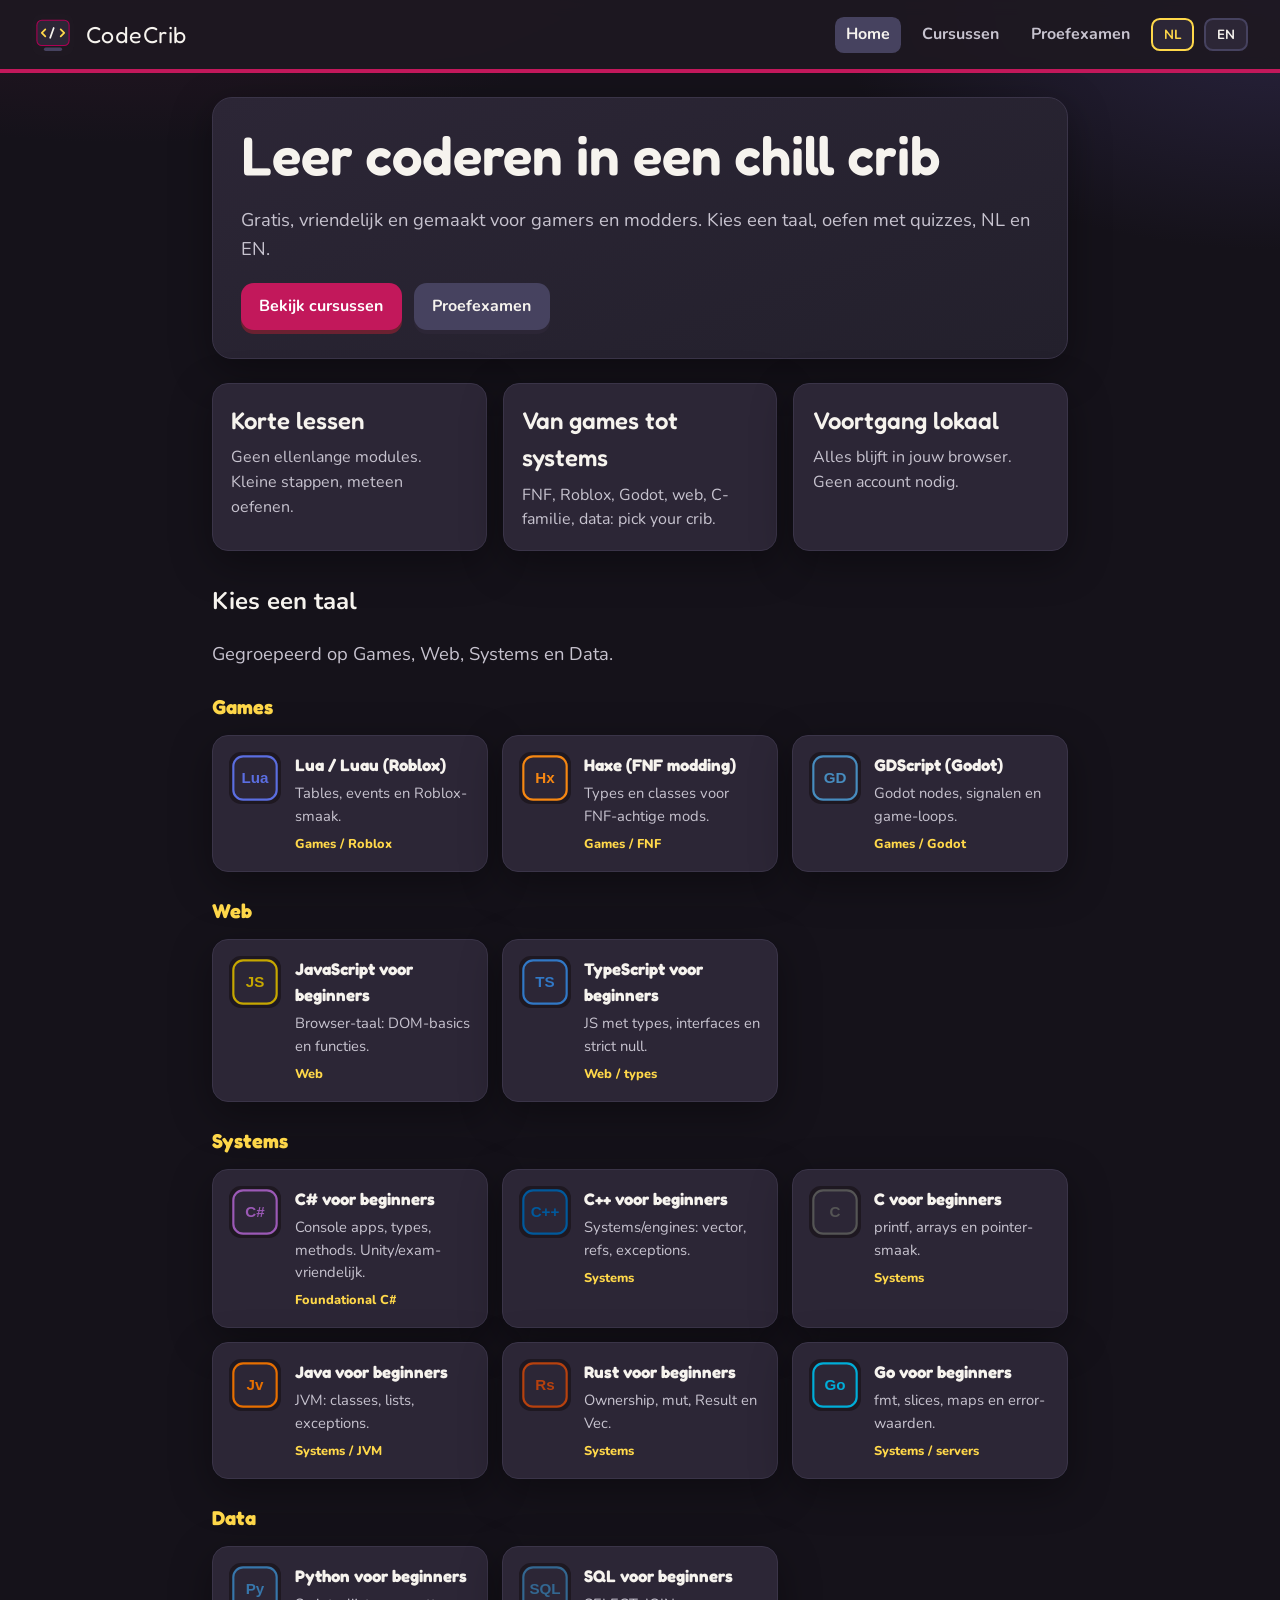
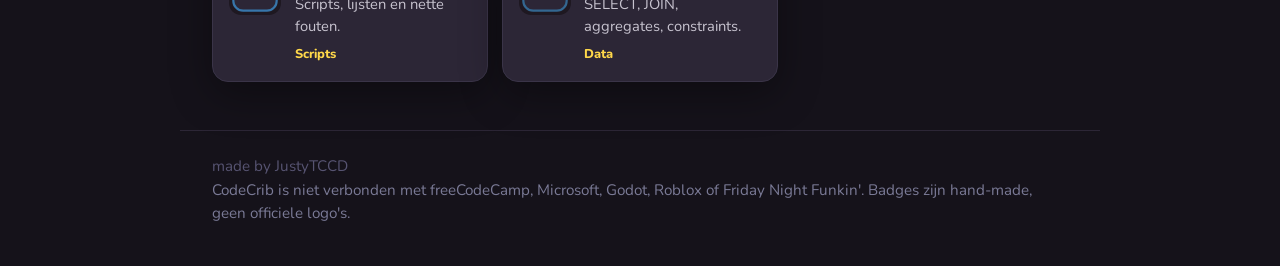
==== index.html @ d47f3686 "CodeCrib v1: 13 courses, quizzes, practice exams" ====
<!DOCTYPE html>
<html lang="nl">
<head>
  <meta charset="UTF-8" />
  <meta name="viewport" content="width=device-width, initial-scale=1" />
  <meta name="theme-color" content="#c2185b" />
  <meta name="description" content="CodeCrib: free friendly coding lessons in many languages. NL and EN." />
  <title>CodeCrib</title>
  <link rel="preconnect" href="https://fonts.googleapis.com" />
  <link rel="preconnect" href="https://fonts.gstatic.com" crossorigin />
  <link href="https://fonts.googleapis.com/css2?family=Fredoka:wght@500;600&family=IBM+Plex+Mono:wght@400;600&family=Nunito:wght@600;700;800&display=swap" rel="stylesheet" />
  <link rel="stylesheet" href="css/style.css" />
  <link rel="icon" href="assets/logo.svg" type="image/svg+xml" />
</head>
<body>
  <header class="site-header">
    <a class="brand" href="index.html"><img src="assets/logo.svg" alt="" /><span data-i18n="brand">CodeCrib</span></a>
    <button type="button" class="menu-toggle" aria-expanded="false" data-i18n="menu">Menu</button>
    <nav class="nav">
      <a href="index.html" data-nav="home" data-i18n="nav_home">Home</a>
      <a href="index.html#courses" data-nav="course" data-i18n="nav_course">Cursussen</a>
      <a href="exam.html" data-nav="exam" data-i18n="nav_exam">Proefexamen</a>
      <button type="button" class="lang-btn" data-lang="nl">NL</button>
      <button type="button" class="lang-btn" data-lang="en">EN</button>
    </nav>
  </header>

  <main>
    <section class="hero">
      <h1 data-i18n="hero_title">Leer coderen in een chill crib</h1>
      <p class="tagline" data-i18n="hero_tag"></p>
      <div class="hero-actions">
        <a class="btn" href="#courses" data-i18n="cta_start">Bekijk cursussen</a>
        <a class="btn secondary" href="exam.html?course=csharp" data-i18n="cta_exam">Proefexamen</a>
      </div>
    </section>
    <section class="grid cards">
      <article class="card"><h2 data-i18n="card1_t"></h2><p data-i18n="card1_p"></p></article>
      <article class="card"><h2 data-i18n="card2_t"></h2><p data-i18n="card2_p"></p></article>
      <article class="card"><h2 data-i18n="card3_t"></h2><p data-i18n="card3_p"></p></article>
    </section>
    <section id="courses" style="margin-top:2rem">
      <h2 data-i18n="pick_title">Kies een taal</h2>
      <p class="tagline" data-i18n="pick_sub"></p>
      <div id="course-groups"></div>
    </section>
  </main>

  <footer class="site-footer">
    <div data-i18n="footer">made by JustyTCCD</div>
    <div class="tiny" data-i18n="footer_note"></div>
  </footer>

  <script src="js/i18n.js"></script>
  <script src="js/courses-registry.js"></script>
  <script src="js/app.js"></script>
  <script>
    function renderPicker() {
      const L = CodeCribI18n.getLang();
      const root = document.getElementById("course-groups");
      root.innerHTML = "";
      CodeCribGroups.forEach((g) => {
        const block = document.createElement("div");
        block.className = "group-block";
        const h = document.createElement("h2");
        h.textContent = g.title[L];
        block.appendChild(h);
        const grid = document.createElement("div");
        grid.className = "lang-grid";
        CodeCribRegistry.filter((c) => c.group === g.id).forEach((c) => {
          const a = document.createElement("a");
          a.className = "lang-card";
          a.href = "course.html?course=" + c.id;
          a.innerHTML = '<img src="' + c.badge + '" alt="" /><div><h3></h3><p></p><div class="flavor"></div></div>';
          a.querySelector("h3").textContent = c.title[L];
          a.querySelector("p").textContent = c.blurb[L];
          a.querySelector(".flavor").textContent = c.flavor[L];
          grid.appendChild(a);
        });
        block.appendChild(grid);
        root.appendChild(block);
      });
    }
    document.addEventListener("DOMContentLoaded", renderPicker);
    document.addEventListener("codecrib:lang", renderPicker);
  </script>
</body>
</html>
---- css/style.css ----
/* CodeCrib - original styles inspired by soft dark hub vibes (not affiliated) */
:root {
  --bar-bg: #1e1821;
  --bg: #15121a;
  --panel: #2c2636;
  --panel-2: #23202c;
  --text: #f6f3ee;
  --text-dim: #c7c3cf;
  --muted: #575472;
  --lavender: #7a7a96;
  --highlight: #46425f;
  --accent: #c2185b;
  --accent-hot: #e83a7a;
  --gold: #ffd84a;
  --ok: #6bcf8e;
  --bad: #ff8c9a;
  --radius: 1rem;
  --shadow: 0 12px 40px rgba(0,0,0,.35);
  --font-ui: "Nunito", "Segoe UI", system-ui, sans-serif;
  --font-title: "Fredoka", "Nunito", sans-serif;
  --font-mono: "IBM Plex Mono", ui-monospace, monospace;
  --max: 920px;
}

* { box-sizing: border-box; }
html { scroll-behavior: smooth; }
body {
  margin: 0;
  min-height: 100vh;
  font-family: var(--font-ui);
  color: var(--text);
  background:
    radial-gradient(1200px 600px at 10% -10%, #3a1a2e 0%, transparent 55%),
    radial-gradient(900px 500px at 100% 0%, #2a2440 0%, transparent 50%),
    var(--bg);
  line-height: 1.55;
}

a { color: var(--gold); text-decoration: none; }
a:hover { color: #ffe48a; }

.site-header {
  position: sticky; top: 0; z-index: 20;
  display: flex; align-items: center; justify-content: space-between; gap: 1rem;
  padding: .85rem clamp(1rem, 3vw, 2rem);
  background: color-mix(in srgb, var(--bar-bg) 92%, transparent);
  border-bottom: 4px solid var(--accent);
  backdrop-filter: blur(8px);
}
.brand { display: flex; align-items: center; gap: .75rem; color: var(--text); font-family: var(--font-title); font-size: 1.45rem; letter-spacing: .02em; }
.brand img { width: 42px; height: 42px; }
.nav { display: flex; align-items: center; gap: .6rem; flex-wrap: wrap; }
.nav a, .lang-btn, .btn {
  font-family: var(--font-ui);
  font-weight: 700;
  border: 0;
  cursor: pointer;
}
.nav a {
  color: var(--text-dim);
  padding: .35rem .7rem;
  border-radius: .55rem;
}
.nav a:hover, .nav a.active { background: var(--highlight); color: var(--text); }
.lang-btn {
  background: var(--panel);
  color: var(--text);
  padding: .35rem .7rem;
  border-radius: .55rem;
  border: 2px solid var(--highlight);
}
.lang-btn[aria-pressed="true"] { border-color: var(--gold); color: var(--gold); }

main { max-width: var(--max); margin: 0 auto; padding: 1.5rem clamp(1rem, 3vw, 2rem) 3rem; }

.hero {
  display: grid; gap: 1.25rem;
  padding: 1.75rem;
  border-radius: calc(var(--radius) + .25rem);
  background: linear-gradient(160deg, var(--panel) 0%, var(--panel-2) 100%);
  box-shadow: var(--shadow);
  border: 1px solid #3a3448;
}
.hero h1 {
  margin: 0;
  font-family: var(--font-title);
  font-weight: 600;
  font-size: clamp(2.1rem, 6vw, 3.4rem);
  line-height: 1.1;
}
.tagline { margin: 0; color: var(--text-dim); font-size: 1.15rem; }
.hero-actions { display: flex; flex-wrap: wrap; gap: .75rem; }

.btn {
  display: inline-flex; align-items: center; justify-content: center; gap: .4rem;
  padding: .7rem 1.15rem;
  border-radius: .8rem;
  background: var(--accent);
  color: #fff;
  box-shadow: 0 4px 0 #6b2131;
}
.btn:hover { background: var(--accent-hot); color: #fff; }
.btn.secondary {
  background: var(--highlight);
  box-shadow: 0 4px 0 #2c2636;
  color: var(--text);
}
.btn.ghost {
  background: transparent;
  box-shadow: none;
  border: 2px solid var(--lavender);
  color: var(--text-dim);
}

.grid { display: grid; gap: 1rem; margin-top: 1.5rem; }
.grid.cards { grid-template-columns: repeat(auto-fit, minmax(220px, 1fr)); }
.card {
  background: var(--panel);
  border: 1px solid #3a3448;
  border-radius: var(--radius);
  padding: 1.1rem 1.15rem;
  box-shadow: var(--shadow);
}
.card h2, .card h3 { margin: 0 0 .4rem; font-family: var(--font-title); font-weight: 550; }
.card p { margin: 0; color: var(--text-dim); }
.pill {
  display: inline-block;
  margin-top: .75rem;
  padding: .2rem .55rem;
  border-radius: 999px;
  background: #3a1a2e;
  color: var(--gold);
  font-size: .85rem;
  font-weight: 800;
}

.progress-bar {
  height: 10px; border-radius: 999px; background: #1a1620; overflow: hidden; margin-top: .8rem;
}
.progress-bar > span {
  display: block; height: 100%; width: 0%;
  background: linear-gradient(90deg, var(--accent), var(--gold));
  transition: width .25s ease;
}

.lesson-list { list-style: none; padding: 0; margin: 1rem 0 0; display: grid; gap: .65rem; }
.lesson-list a {
  display: flex; align-items: center; justify-content: space-between; gap: 1rem;
  padding: .9rem 1rem;
  border-radius: .85rem;
  background: var(--panel);
  border: 1px solid #3a3448;
  color: var(--text);
}
.lesson-list a:hover { border-color: var(--accent); }
.lesson-list .meta { color: var(--lavender); font-size: .9rem; }
.done-dot { color: var(--ok); font-weight: 800; }

.lesson-nav { display: flex; justify-content: space-between; gap: .75rem; flex-wrap: wrap; margin: 1.25rem 0; }
.content h1 { font-family: var(--font-title); margin: 0 0 .75rem; }
.content h2 { font-family: var(--font-title); margin: 1.4rem 0 .5rem; font-size: 1.35rem; }
.content p, .content li { color: var(--text-dim); }
.content ul { padding-left: 1.2rem; }

pre, code { font-family: var(--font-mono); }
pre {
  background: #121018;
  border: 1px solid #3a3448;
  border-left: 4px solid var(--gold);
  border-radius: .75rem;
  padding: 1rem;
  overflow-x: auto;
  color: #e8e4f0;
  font-size: .92rem;
}
code.inline {
  background: #121018;
  padding: .1rem .35rem;
  border-radius: .35rem;
  color: #ffd6dc;
}

.callout {
  margin: 1rem 0;
  padding: .9rem 1rem;
  border-radius: .85rem;
  background: #3a1a2e;
  border: 1px solid var(--accent);
  color: var(--text);
}
.callout strong { color: var(--gold); }

.quiz { margin-top: 1.5rem; display: grid; gap: 1rem; }
.q {
  background: var(--panel);
  border: 1px solid #3a3448;
  border-radius: var(--radius);
  padding: 1rem;
}
.q h3 { margin: 0 0 .75rem; font-size: 1.05rem; }
.opts { display: grid; gap: .45rem; }
.opts button {
  text-align: left;
  font: inherit;
  font-weight: 650;
  padding: .65rem .8rem;
  border-radius: .65rem;
  border: 2px solid var(--highlight);
  background: var(--panel-2);
  color: var(--text);
  cursor: pointer;
}
.opts button:hover { border-color: var(--lavender); }
.opts button.correct { border-color: var(--ok); background: #1e3326; }
.opts button.wrong { border-color: var(--bad); background: #3a1f28; }
.opts button:disabled { cursor: default; opacity: .95; }
.feedback { margin-top: .65rem; color: var(--text-dim); min-height: 1.2em; }
.feedback.ok { color: var(--ok); }
.feedback.bad { color: var(--bad); }

.score-box {
  margin-top: 1.25rem;
  padding: 1.25rem;
  border-radius: var(--radius);
  background: linear-gradient(160deg, #3a1a2e, var(--panel));
  border: 1px solid var(--accent);
  text-align: center;
}
.score-box .big {
  font-family: var(--font-title);
  font-size: 2.4rem;
  color: var(--gold);
}

.site-footer {
  max-width: var(--max);
  margin: 0 auto;
  padding: 1.5rem clamp(1rem, 3vw, 2rem) 2.5rem;
  color: var(--muted);
  font-size: .95rem;
  border-top: 1px solid #2c2636;
}
.site-footer .tiny { color: var(--lavender); }

@media (max-width: 640px) {
  .brand span { font-size: 1.2rem; }
  .hero { padding: 1.2rem; }
}

.menu-toggle {
  display: none;
  background: var(--panel);
  color: var(--text);
  border: 2px solid var(--highlight);
  border-radius: .55rem;
  padding: .35rem .7rem;
  font-weight: 800;
  cursor: pointer;
}
.group-block { margin-top: 1.5rem; }
.group-block h2 {
  font-family: var(--font-title);
  margin: 0 0 .75rem;
  color: var(--gold);
  font-size: 1.25rem;
}
.lang-grid {
  display: grid;
  grid-template-columns: repeat(auto-fill, minmax(220px, 1fr));
  gap: .85rem;
}
.lang-card {
  display: flex;
  gap: .85rem;
  align-items: flex-start;
  padding: 1rem;
  border-radius: var(--radius);
  background: var(--panel);
  border: 1px solid #3a3448;
  color: var(--text);
  box-shadow: var(--shadow);
  transition: border-color .15s ease, transform .15s ease;
}
.lang-card:hover { border-color: var(--accent); transform: translateY(-2px); color: var(--text); }
.lang-card img { width: 52px; height: 52px; flex: none; }
.lang-card h3 { margin: 0 0 .25rem; font-family: var(--font-title); font-size: 1.05rem; }
.lang-card p { margin: 0; color: var(--text-dim); font-size: .92rem; }
.lang-card .flavor { margin-top: .45rem; color: var(--gold); font-size: .8rem; font-weight: 800; }

@media (max-width: 720px) {
  .menu-toggle { display: inline-flex; }
  .site-header { flex-wrap: wrap; }
  .nav {
    display: none;
    width: 100%;
    flex-direction: column;
    align-items: stretch;
    padding-top: .5rem;
  }
  .nav.open { display: flex; }
  .nav a, .lang-btn { width: 100%; text-align: left; }
}
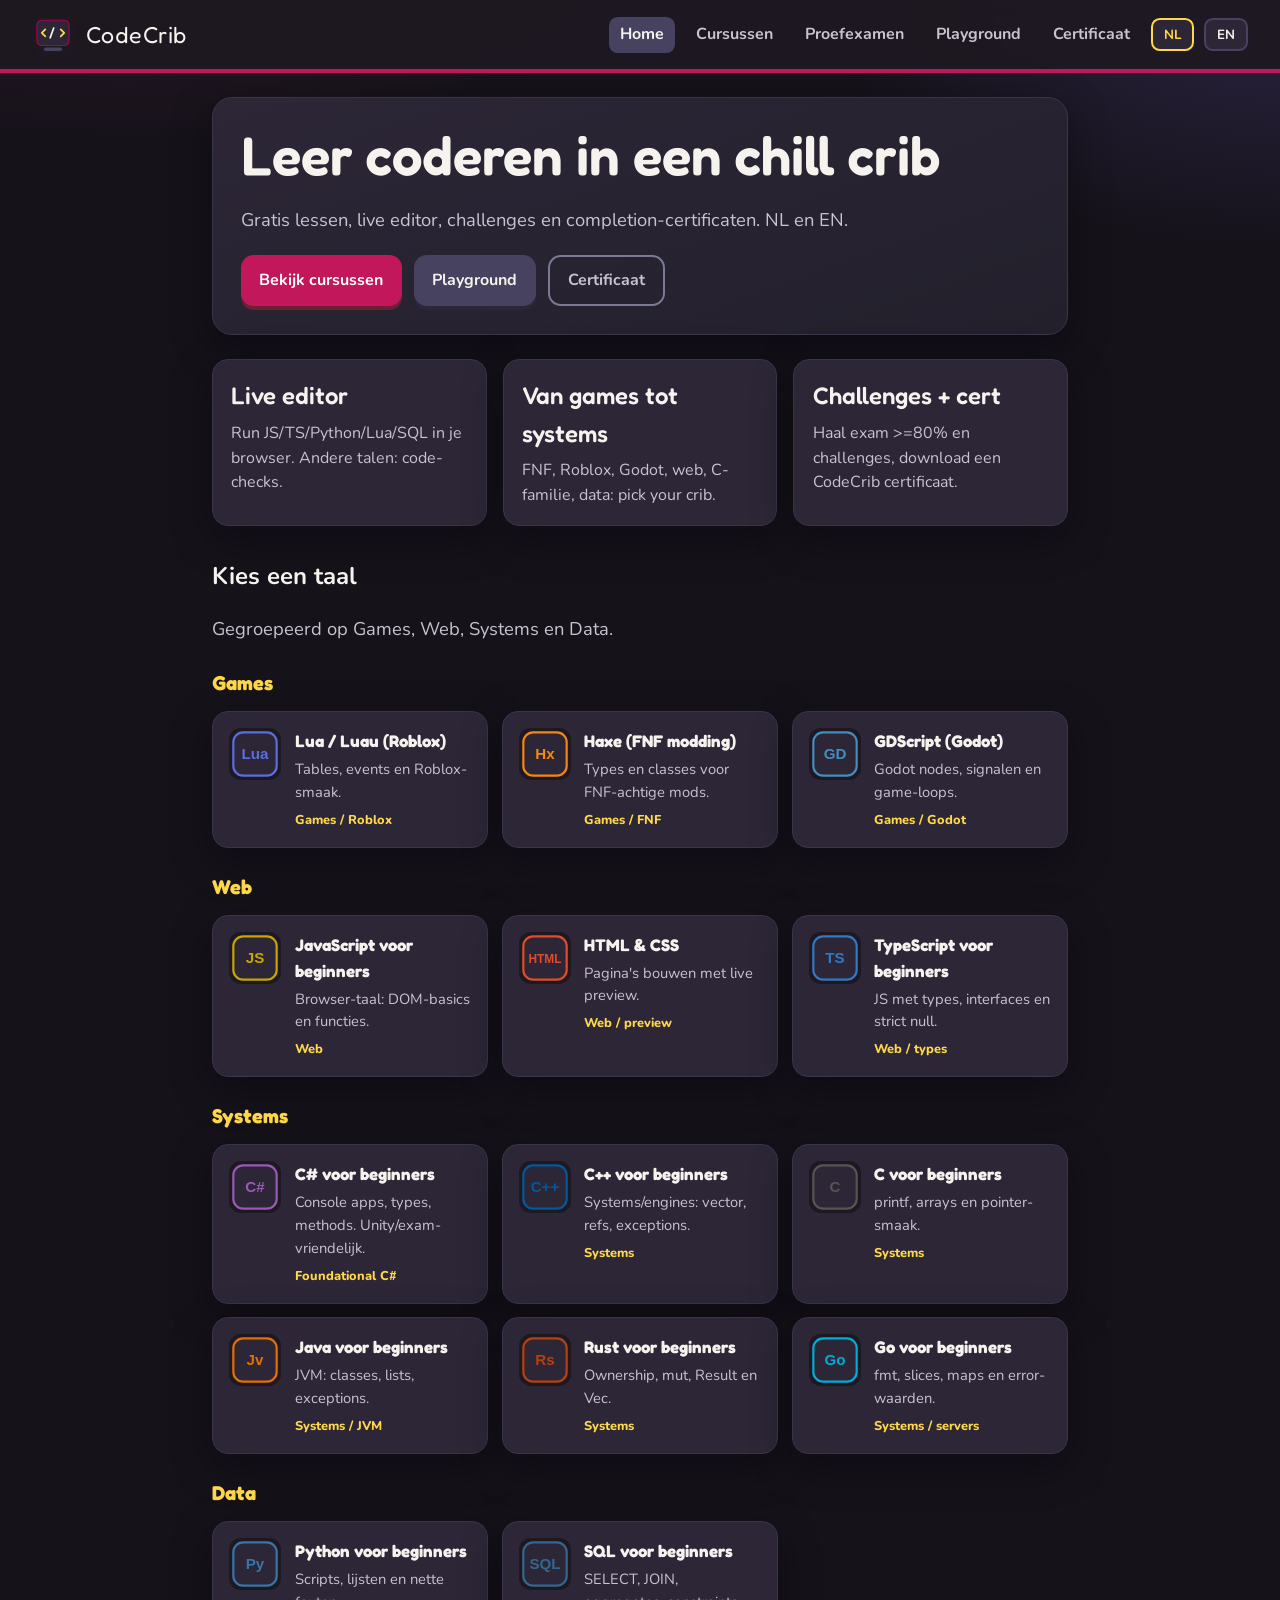
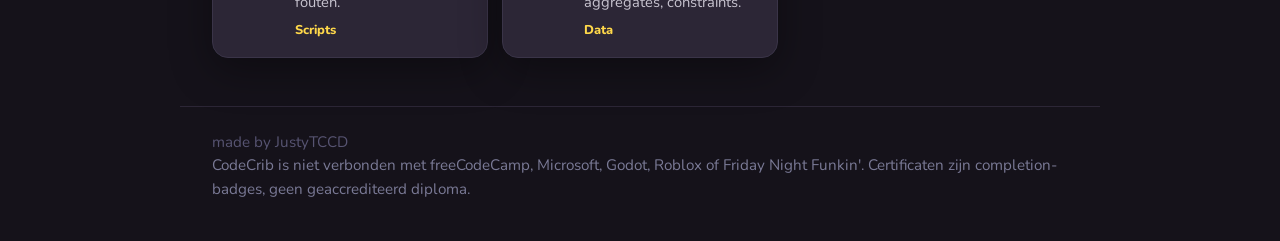
==== commit 925d8f28: "CodeCrib v3: live editor, challenges, HTML/CSS preview, certificates Add in-browser runners for JS/T" ====
--- a/index.html
+++ b/index.html
@@ -4,7 +4,7 @@
   <meta charset="UTF-8" />
   <meta name="viewport" content="width=device-width, initial-scale=1" />
   <meta name="theme-color" content="#c2185b" />
-  <meta name="description" content="CodeCrib: free friendly coding lessons in many languages. NL and EN." />
+  <meta name="description" content="CodeCrib: free coding lessons with live editor, challenges and certificates." />
   <title>CodeCrib</title>
   <link rel="preconnect" href="https://fonts.googleapis.com" />
   <link rel="preconnect" href="https://fonts.gstatic.com" crossorigin />
@@ -20,6 +20,8 @@
       <a href="index.html" data-nav="home" data-i18n="nav_home">Home</a>
       <a href="index.html#courses" data-nav="course" data-i18n="nav_course">Cursussen</a>
       <a href="exam.html" data-nav="exam" data-i18n="nav_exam">Proefexamen</a>
+      <a href="playground.html" data-nav="play" data-i18n="nav_play">Playground</a>
+      <a href="certificate.html" data-nav="cert" data-i18n="nav_cert">Certificaat</a>
       <button type="button" class="lang-btn" data-lang="nl">NL</button>
       <button type="button" class="lang-btn" data-lang="en">EN</button>
     </nav>
@@ -27,11 +29,12 @@
 
   <main>
     <section class="hero">
-      <h1 data-i18n="hero_title">Leer coderen in een chill crib</h1>
+      <h1 data-i18n="hero_title"></h1>
       <p class="tagline" data-i18n="hero_tag"></p>
       <div class="hero-actions">
-        <a class="btn" href="#courses" data-i18n="cta_start">Bekijk cursussen</a>
-        <a class="btn secondary" href="exam.html?course=csharp" data-i18n="cta_exam">Proefexamen</a>
+        <a class="btn" href="#courses" data-i18n="cta_start"></a>
+        <a class="btn secondary" href="playground.html" data-i18n="nav_play"></a>
+        <a class="btn ghost" href="certificate.html" data-i18n="nav_cert"></a>
       </div>
     </section>
     <section class="grid cards">
@@ -40,7 +43,7 @@
       <article class="card"><h2 data-i18n="card3_t"></h2><p data-i18n="card3_p"></p></article>
     </section>
     <section id="courses" style="margin-top:2rem">
-      <h2 data-i18n="pick_title">Kies een taal</h2>
+      <h2 data-i18n="pick_title"></h2>
       <p class="tagline" data-i18n="pick_sub"></p>
       <div id="course-groups"></div>
     </section>
@@ -84,5 +87,4 @@
     document.addEventListener("DOMContentLoaded", renderPicker);
     document.addEventListener("codecrib:lang", renderPicker);
   </script>
-</body>
-</html>
+</body></html>
--- a/css/style.css
+++ b/css/style.css
@@ -300,3 +300,64 @@
   .nav.open { display: flex; }
   .nav a, .lang-btn { width: 100%; text-align: left; }
 }
+
+.cc-editor-host {
+  margin: 1rem 0 1.25rem;
+  border: 1px solid #3a3448;
+  border-radius: var(--radius);
+  background: #121018;
+  overflow: hidden;
+}
+.cc-editor-toolbar {
+  display: flex; flex-wrap: wrap; gap: .5rem; align-items: center;
+  padding: .65rem .75rem;
+  background: #1a1620;
+  border-bottom: 1px solid #3a3448;
+}
+.cc-editor-wrap .CodeMirror {
+  height: 220px;
+  font-family: var(--font-mono);
+  font-size: .9rem;
+  background: #121018;
+}
+.cc-console {
+  margin: 0;
+  padding: .75rem .9rem;
+  min-height: 3rem;
+  max-height: 200px;
+  overflow: auto;
+  background: #0d0b12;
+  border-top: 1px solid #3a3448;
+  color: var(--text-dim);
+  font-size: .88rem;
+  white-space: pre-wrap;
+}
+.cc-console.ok { color: var(--ok); }
+.cc-console.bad { color: var(--bad); }
+.cc-split { display: grid; grid-template-columns: 1fr 1fr; min-height: 280px; }
+.cc-split-left .CodeMirror { height: 280px; }
+.cc-split-right { display: flex; flex-direction: column; border-left: 1px solid #3a3448; background: #fff; }
+.cc-preview-label { padding: .35rem .6rem; background: #1a1620; color: var(--text-dim); font-size: .8rem; font-weight: 800; }
+.cc-preview { flex: 1; width: 100%; border: 0; background: #fff; }
+.challenge-card { margin-top: 1rem; }
+.cert-form { display: grid; gap: .75rem; max-width: 420px; margin: 1rem auto; text-align: left; }
+.cert-form input {
+  padding: .65rem .75rem; border-radius: .65rem; border: 2px solid var(--highlight);
+  background: var(--panel-2); color: var(--text); font: inherit;
+}
+.cert-sheet {
+  width: min(900px, 100%);
+  margin: 1rem auto;
+  padding: 2rem;
+  border-radius: 1rem;
+  border: 4px solid var(--gold);
+  background: linear-gradient(160deg, #2c2636, #1e1821);
+  text-align: center;
+}
+.cert-sheet h1 { font-family: var(--font-title); color: var(--gold); margin: 0 0 .5rem; }
+.cert-sheet .who { font-size: 1.6rem; margin: .8rem 0; }
+.cert-sheet .meta { color: var(--text-dim); font-size: .95rem; word-break: break-all; }
+@media (max-width: 800px) {
+  .cc-split { grid-template-columns: 1fr; }
+  .cc-split-right { border-left: 0; border-top: 1px solid #3a3448; min-height: 200px; }
+}
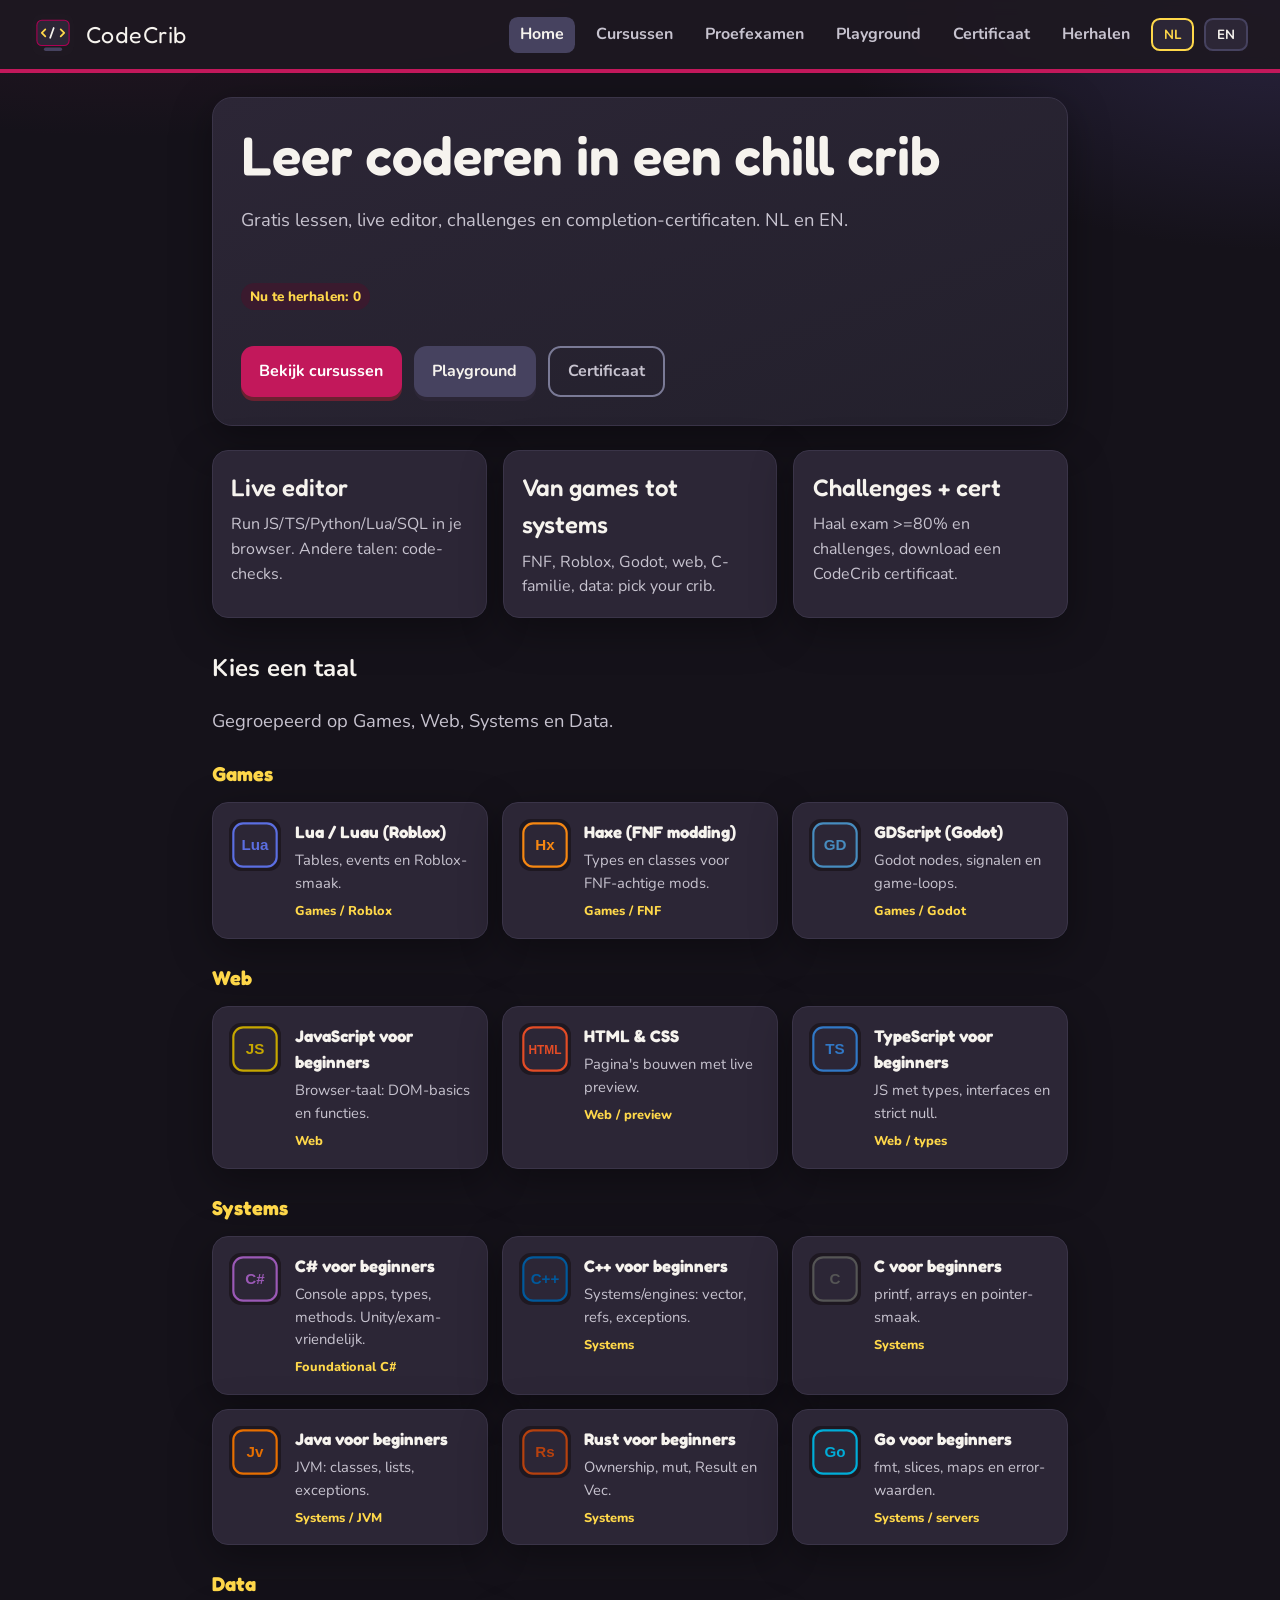
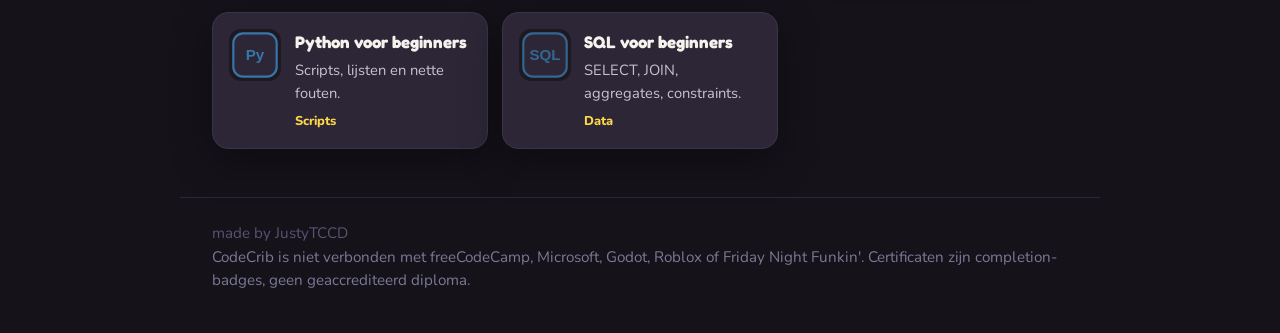
==== commit 863b066b: "CodeCrib v3.1: more quizzes, Leitner review, exam pools Add 10+ questions per lesson (mc/print/fill/" ====
--- a/index.html
+++ b/index.html
@@ -22,6 +22,7 @@
       <a href="exam.html" data-nav="exam" data-i18n="nav_exam">Proefexamen</a>
       <a href="playground.html" data-nav="play" data-i18n="nav_play">Playground</a>
       <a href="certificate.html" data-nav="cert" data-i18n="nav_cert">Certificaat</a>
+      <a href="review.html" data-nav="review" data-i18n="nav_review">Herhalen</a>
       <button type="button" class="lang-btn" data-lang="nl">NL</button>
       <button type="button" class="lang-btn" data-lang="en">EN</button>
     </nav>
@@ -31,6 +32,7 @@
     <section class="hero">
       <h1 data-i18n="hero_title"></h1>
       <p class="tagline" data-i18n="hero_tag"></p>
+      <p><a class="pill" id="due-home" href="review.html"></a></p>
       <div class="hero-actions">
         <a class="btn" href="#courses" data-i18n="cta_start"></a>
         <a class="btn secondary" href="playground.html" data-i18n="nav_play"></a>
@@ -55,6 +57,7 @@
   </footer>
 
   <script src="js/i18n.js"></script>
+  <script src="js/srs.js"></script>
   <script src="js/courses-registry.js"></script>
   <script src="js/app.js"></script>
   <script>
@@ -84,7 +87,12 @@
         root.appendChild(block);
       });
     }
-    document.addEventListener("DOMContentLoaded", renderPicker);
-    document.addEventListener("codecrib:lang", renderPicker);
+    function paintDue(){
+      const n = CodeCribSrs.dueCount();
+      const el = document.getElementById("due-home");
+      if (el) el.textContent = CodeCribI18n.t("review_due") + ": " + n;
+    }
+    document.addEventListener("DOMContentLoaded", () => { renderPicker(); paintDue(); });
+    document.addEventListener("codecrib:lang", () => { renderPicker(); paintDue(); });
   </script>
 </body></html>
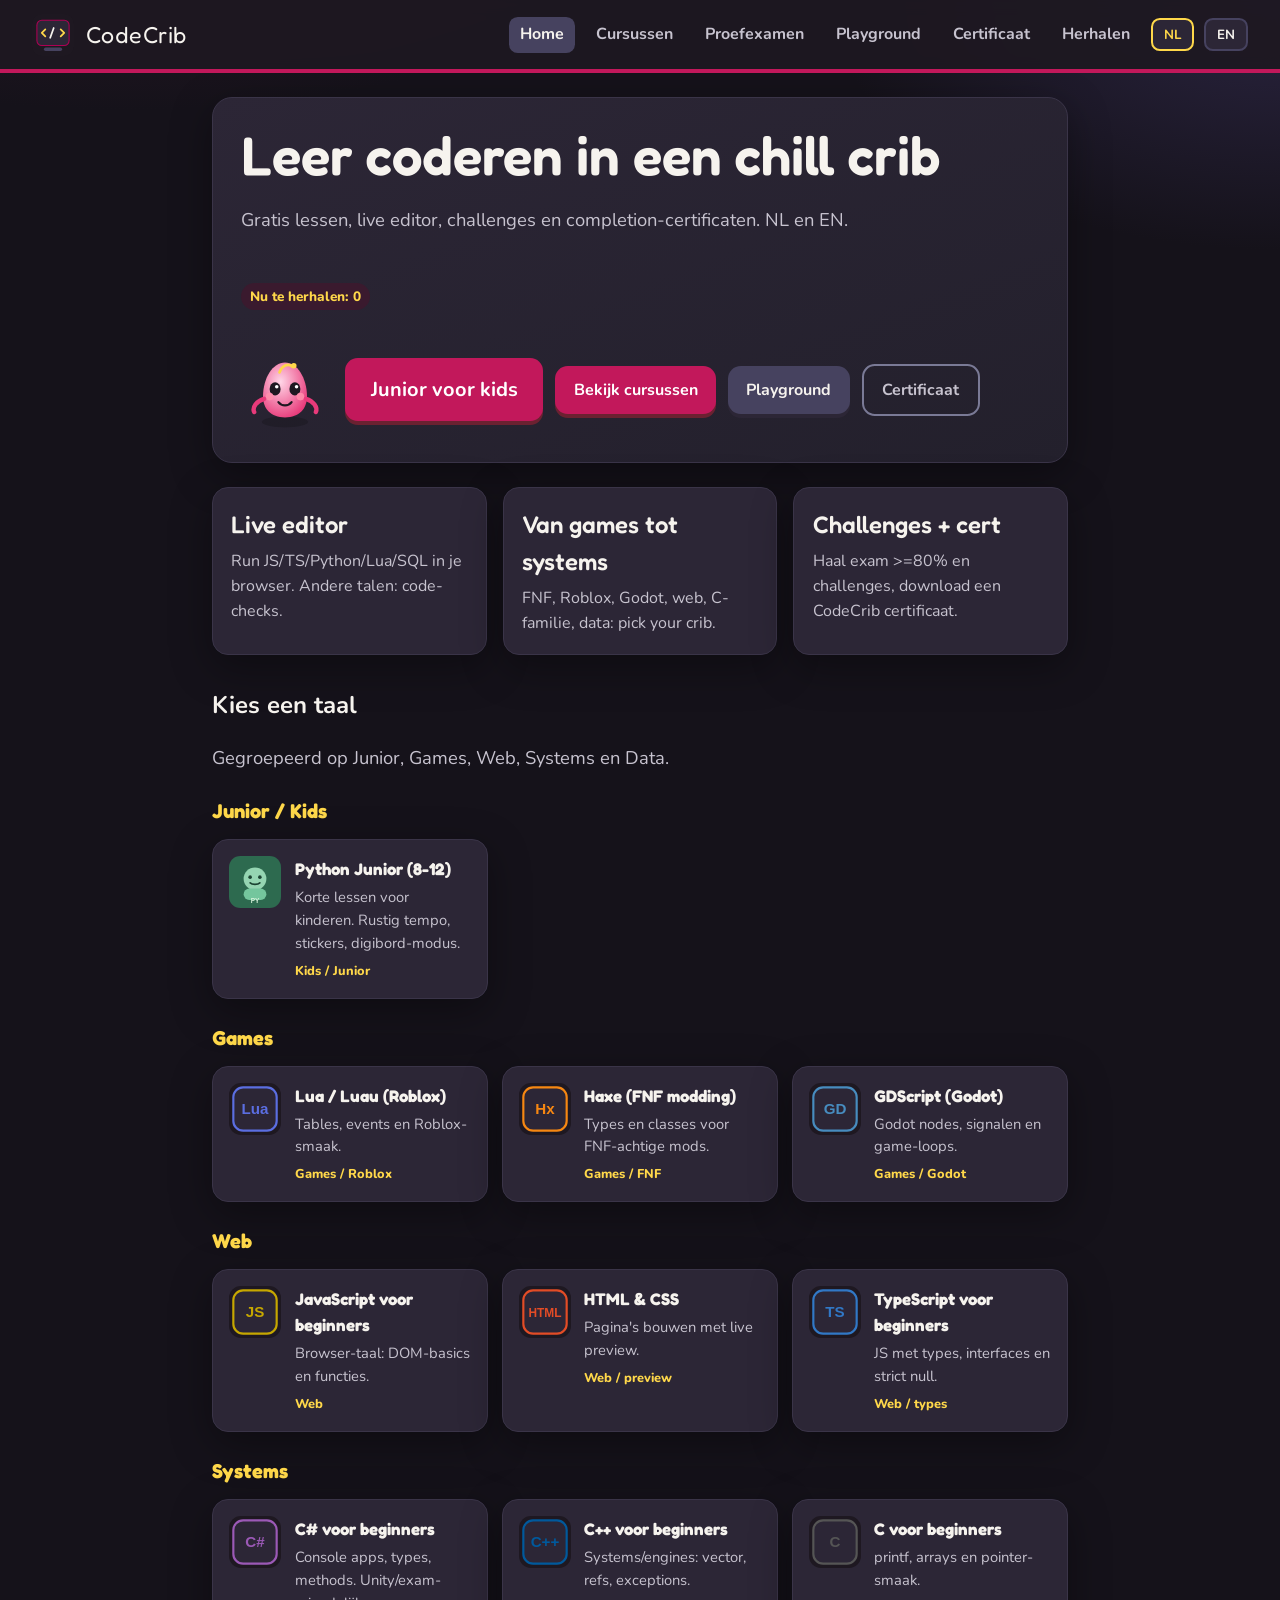
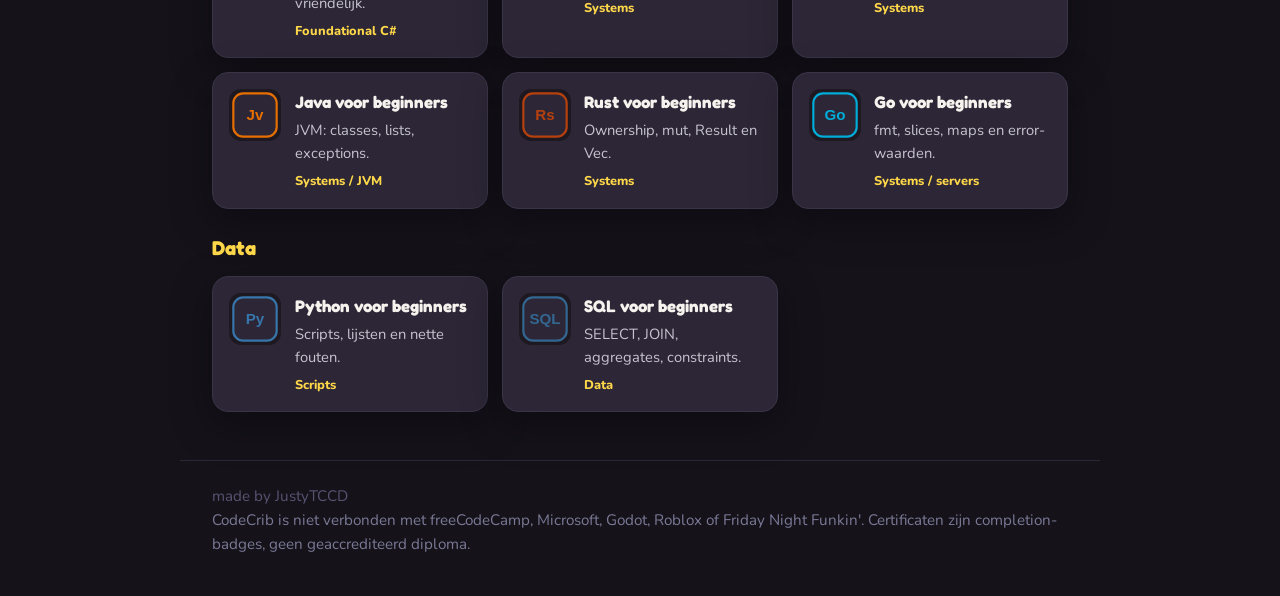
==== commit 394d49e0: "Kids fun pass: mascot, profiles, projects, soft animations, input() Local picture-password profiles," ====
--- a/index.html
+++ b/index.html
@@ -10,6 +10,7 @@
   <link rel="preconnect" href="https://fonts.gstatic.com" crossorigin />
   <link href="https://fonts.googleapis.com/css2?family=Fredoka:wght@500;600&family=IBM+Plex+Mono:wght@400;600&family=Nunito:wght@600;700;800&display=swap" rel="stylesheet" />
   <link rel="stylesheet" href="css/style.css" />
+  <link rel="stylesheet" href="css/kids.css" />
   <link rel="icon" href="assets/logo.svg" type="image/svg+xml" />
 </head>
 <body>
@@ -33,10 +34,14 @@
       <h1 data-i18n="hero_title"></h1>
       <p class="tagline" data-i18n="hero_tag"></p>
       <p><a class="pill" id="due-home" href="review.html"></a></p>
-      <div class="hero-actions">
-        <a class="btn" href="#courses" data-i18n="cta_start"></a>
-        <a class="btn secondary" href="playground.html" data-i18n="nav_play"></a>
-        <a class="btn ghost" href="certificate.html" data-i18n="nav_cert"></a>
+      <div class="hero-actions kids-home-cta">
+        <img src="assets/kids/mascot.svg" alt="" width="88" height="88" />
+        <div style="display:flex;flex-wrap:wrap;gap:.75rem;align-items:center">
+          <a class="btn kids-big-start" href="kids.html" id="cta-kids">Junior voor kids</a>
+          <a class="btn" href="#courses" data-i18n="cta_start"></a>
+          <a class="btn secondary" href="playground.html" data-i18n="nav_play"></a>
+          <a class="btn ghost" href="certificate.html" data-i18n="nav_cert"></a>
+        </div>
       </div>
     </section>
     <section class="grid cards">
@@ -92,7 +97,12 @@
       const el = document.getElementById("due-home");
       if (el) el.textContent = CodeCribI18n.t("review_due") + ": " + n;
     }
-    document.addEventListener("DOMContentLoaded", () => { renderPicker(); paintDue(); });
-    document.addEventListener("codecrib:lang", () => { renderPicker(); paintDue(); });
+    function paintKidsCta(){
+      const el = document.getElementById("cta-kids");
+      if (!el) return;
+      el.textContent = CodeCribI18n.getLang() === "en" ? "Junior for kids" : "Junior voor kids";
+    }
+    document.addEventListener("DOMContentLoaded", () => { renderPicker(); paintDue(); paintKidsCta(); });
+    document.addEventListener("codecrib:lang", () => { renderPicker(); paintDue(); paintKidsCta(); });
   </script>
 </body></html>
--- a/css/kids.css
+++ b/css/kids.css
@@ -0,0 +1,351 @@
+/* Kids / Junior accessibility layer */
+.kids-shell { --kids-gap: 1rem; }
+.kids-toolbar {
+  display: flex; flex-wrap: wrap; gap: .5rem; align-items: center;
+  margin: 0 0 1rem; padding: .75rem;
+  background: var(--panel); border: 1px solid #3a3448; border-radius: .85rem;
+}
+.kids-toolbar label {
+  display: inline-flex; align-items: center; gap: .35rem;
+  font-weight: 700; color: var(--text-dim); font-size: .95rem;
+  padding: .35rem .55rem; border-radius: .55rem; background: var(--panel-2);
+  cursor: pointer; user-select: none;
+}
+.kids-toolbar input { width: 1.1rem; height: 1.1rem; }
+.kids-toolbar .btn { min-height: 2.6rem; padding: .65rem 1rem; font-size: 1rem; }
+
+.kids-steps-bar {
+  display: grid; grid-template-columns: repeat(4, 1fr); gap: .4rem;
+  margin: 0 0 1rem;
+}
+.kids-steps-bar .step {
+  text-align: center; padding: .55rem .35rem; border-radius: .65rem;
+  background: var(--panel-2); border: 2px solid var(--highlight);
+  font-weight: 800; font-size: .85rem; color: var(--text-dim);
+}
+.kids-steps-bar .step.active {
+  border-color: var(--gold); color: var(--gold); background: #3a1a2e;
+}
+.kids-steps-bar .step.done { border-color: var(--ok); color: var(--ok); }
+
+.kids-panel {
+  background: var(--panel); border: 1px solid #3a3448; border-radius: var(--radius);
+  padding: 1.15rem; margin-bottom: 1rem; box-shadow: var(--shadow);
+}
+.kids-panel h2 { margin: 0 0 .65rem; font-family: var(--font-title); font-size: 1.45rem; }
+.kids-panel p, .kids-panel li { font-size: 1.12rem; line-height: 1.6; color: var(--text); }
+.kids-panel ul { margin: .4rem 0 0; padding-left: 1.2rem; }
+.kids-goals li { margin: .35rem 0; }
+
+.kids-demo-nav { display: flex; flex-wrap: wrap; gap: .5rem; margin-top: .75rem; }
+.kids-demo-code {
+  margin-top: .75rem; font-size: 1.05rem; line-height: 1.5;
+}
+.kids-teacher-notes {
+  margin-top: .85rem; padding: .85rem; border-radius: .75rem;
+  background: #241c2e; border: 1px dashed var(--lavender); color: var(--text-dim);
+  font-size: 1rem;
+}
+.kids-teacher-notes strong { color: var(--gold); display: block; margin-top: .35rem; }
+.kids-teacher-notes strong:first-child { margin-top: 0; }
+html:not(.kids-teacher) .kids-teacher-notes { display: none; }
+
+.kids-hint-row { display: flex; flex-wrap: wrap; gap: .5rem; margin-top: .65rem; }
+.kids-reward {
+  text-align: center; padding: 1.25rem;
+  background: linear-gradient(160deg, #2a2440, #3a1a2e);
+  border: 2px solid var(--gold); border-radius: var(--radius);
+}
+.kids-reward img { width: 72px; height: 72px; }
+.kids-reward p { font-size: 1.2rem; color: var(--text); margin: .6rem 0 0; }
+
+.kids-sticker-shelf {
+  display: flex; flex-wrap: wrap; gap: .5rem; margin-top: .75rem;
+}
+.kids-sticker-shelf img {
+  width: 48px; height: 48px; border-radius: .65rem; border: 2px solid #3a3448;
+  opacity: .35; filter: grayscale(1);
+}
+.kids-sticker-shelf img.earned { opacity: 1; filter: none; border-color: var(--gold); }
+
+.kids-read-btn { min-width: 2.8rem; }
+
+/* Big readable defaults on kids pages */
+body.kids-page { font-size: 1.12rem; }
+body.kids-page .btn { min-height: 2.75rem; font-size: 1.05rem; padding: .75rem 1.2rem; }
+body.kids-page .opts button { min-height: 3rem; font-size: 1.08rem; padding: .8rem 1rem; }
+
+html.kids-big-text body.kids-page,
+html.kids-big-text.kids-teacher body {
+  font-size: 1.22rem;
+}
+html.kids-big-text body.kids-page .kids-panel h2 { font-size: 1.7rem; }
+html.kids-big-text body.kids-page pre,
+html.kids-teacher pre,
+html.kids-teacher .kids-demo-code,
+html.kids-teacher .CodeMirror {
+  font-size: 1.25rem !important;
+}
+html.kids-teacher body.kids-page { font-size: 1.35rem; }
+html.kids-teacher .kids-panel { padding: 1.4rem; }
+html.kids-teacher .site-header { font-size: 1.1rem; }
+
+html.kids-dyslexia body {
+  font-family: "Atkinson Hyperlegible", "Comic Neue", "Nunito", "Segoe UI", sans-serif;
+  letter-spacing: .03em;
+  word-spacing: .08em;
+}
+html.kids-letter-spacing body { letter-spacing: .06em; word-spacing: .12em; }
+
+html.kids-calm body {
+  background: #1a1820 !important;
+}
+html.kids-calm body::before { display: none !important; }
+html.kids-calm .hero,
+html.kids-calm .card,
+html.kids-calm .kids-panel,
+html.kids-calm .lang-card,
+html.kids-calm .q {
+  background: #24202c !important;
+  border-color: #3a3648 !important;
+}
+html.kids-calm .progress-bar > span {
+  background: var(--lavender) !important;
+}
+html.kids-calm .lang-card:hover { transform: none !important; }
+
+.kids-soft-bad { color: #e0b080 !important; }
+.kids-soft-ok { color: var(--ok) !important; }
+
+@media (max-width: 640px) {
+  .kids-steps-bar { grid-template-columns: 1fr 1fr; }
+}
+
+/* ===== Fun animations (gentle, max ~3Hz, respects reduced motion) ===== */
+:root {
+  --kids-anim: 0.55s;
+  --kids-anim-slow: 1.1s;
+}
+html.kids-calm {
+  --kids-anim: 0.9s;
+  --kids-anim-slow: 1.8s;
+}
+html.kids-anim-off *,
+html.kids-anim-off *::before,
+html.kids-anim-off *::after {
+  animation: none !important;
+  transition: none !important;
+}
+@media (prefers-reduced-motion: reduce) {
+  .kids-mascot, .kids-pop-anim, .kids-confetti span, .kids-slide-in,
+  .kids-path-node, .kids-welcome-hero, .kids-project-card {
+    animation: none !important;
+    transition: none !important;
+  }
+}
+
+@keyframes kids-wave-arm {
+  0%, 100% { transform: rotate(0deg); }
+  50% { transform: rotate(-14deg); }
+}
+@keyframes kids-bounce-soft {
+  0%, 100% { transform: translateY(0); }
+  50% { transform: translateY(-8px); }
+}
+@keyframes kids-slide-in {
+  from { opacity: 0; transform: translateY(12px); }
+  to { opacity: 1; transform: translateY(0); }
+}
+@keyframes kids-pop {
+  0% { transform: scale(.6); opacity: 0; }
+  70% { transform: scale(1.08); }
+  100% { transform: scale(1); opacity: 1; }
+}
+@keyframes kids-confetti-fall {
+  0% { transform: translateY(-10px) rotate(0deg); opacity: 0; }
+  15% { opacity: .9; }
+  100% { transform: translateY(110px) rotate(120deg); opacity: 0; }
+}
+@keyframes kids-pulse-soft {
+  0%, 100% { box-shadow: 0 0 0 0 rgba(255,216,74,.35); }
+  50% { box-shadow: 0 0 0 10px rgba(255,216,74,0); }
+}
+
+.kids-slide-in { animation: kids-slide-in var(--kids-anim) ease both; }
+.kids-pop-anim { animation: kids-pop var(--kids-anim) ease both; }
+
+.kids-mascot-wrap {
+  display: flex; align-items: flex-end; gap: .75rem; flex-wrap: wrap;
+  margin: .5rem 0 1rem;
+}
+.kids-mascot {
+  width: 110px; height: 110px;
+  transform-origin: 50% 80%;
+}
+.kids-mascot.mood-wave { animation: kids-bounce-soft var(--kids-anim-slow) ease-in-out infinite; }
+.kids-mascot.mood-cheer { animation: kids-bounce-soft calc(var(--kids-anim-slow) * .75) ease-in-out 3; }
+.kids-mascot.mood-think { opacity: .95; }
+.kids-mascot-bubble {
+  max-width: 280px;
+  background: var(--panel);
+  border: 2px solid var(--gold);
+  border-radius: 1rem;
+  padding: .7rem .9rem;
+  font-weight: 700;
+  color: var(--text);
+  animation: kids-slide-in var(--kids-anim) ease both;
+}
+
+.kids-confetti {
+  pointer-events: none;
+  position: fixed; inset: 0; z-index: 50; overflow: hidden;
+}
+.kids-confetti span {
+  position: absolute; top: 18%;
+  width: 10px; height: 14px; border-radius: 3px;
+  opacity: .85;
+  animation: kids-confetti-fall 2s ease-out forwards;
+}
+.kids-confetti.calm span { opacity: .55; }
+
+/* Calm = softer, not off */
+html.kids-calm .kids-mascot.mood-wave {
+  animation-duration: 2.2s;
+}
+html.kids-calm .btn { box-shadow: none; }
+html.kids-calm .hero,
+html.kids-calm .card,
+html.kids-calm .kids-panel,
+html.kids-calm .lang-card,
+html.kids-calm .q {
+  box-shadow: 0 4px 16px rgba(0,0,0,.15) !important;
+}
+
+/* Welcome / path */
+.kids-welcome-hero {
+  display: grid; gap: 1rem;
+  padding: 1.5rem;
+  border-radius: calc(var(--radius) + .25rem);
+  background: linear-gradient(160deg, #3a1a2e, #2a2440);
+  border: 1px solid #4a3450;
+  animation: kids-slide-in var(--kids-anim) ease both;
+}
+.kids-welcome-hero h1 { margin: 0; font-family: var(--font-title); font-size: clamp(1.8rem, 5vw, 2.6rem); }
+.kids-big-start {
+  font-size: 1.25rem !important;
+  min-height: 3.4rem !important;
+  padding: 1rem 1.6rem !important;
+  animation: kids-pulse-soft 2.4s ease-in-out infinite;
+}
+.kids-path {
+  display: grid;
+  grid-template-columns: repeat(auto-fill, minmax(120px, 1fr));
+  gap: .75rem;
+  margin: 1rem 0 1.5rem;
+}
+.kids-path-node {
+  display: flex; flex-direction: column; align-items: center; gap: .35rem;
+  padding: .85rem .5rem;
+  border-radius: 1rem;
+  background: var(--panel);
+  border: 2px solid #3a3448;
+  color: var(--text);
+  text-align: center;
+  font-weight: 800;
+  text-decoration: none;
+  animation: kids-slide-in var(--kids-anim) ease both;
+}
+.kids-path-node:nth-child(1){animation-delay:.05s}
+.kids-path-node:nth-child(2){animation-delay:.1s}
+.kids-path-node:nth-child(3){animation-delay:.15s}
+.kids-path-node:nth-child(4){animation-delay:.2s}
+.kids-path-node:nth-child(5){animation-delay:.25s}
+.kids-path-node:nth-child(6){animation-delay:.3s}
+.kids-path-node:nth-child(7){animation-delay:.35s}
+.kids-path-node:nth-child(8){animation-delay:.4s}
+.kids-path-node img { width: 48px; height: 48px; }
+.kids-path-node.done { border-color: var(--ok); }
+.kids-path-node.locked { opacity: .55; }
+.kids-path-node:hover { border-color: var(--gold); color: var(--text); }
+
+.kids-avatar-grid, .kids-pic-grid {
+  display: grid;
+  grid-template-columns: repeat(auto-fill, minmax(72px, 1fr));
+  gap: .55rem;
+  margin: .6rem 0 1rem;
+}
+.kids-avatar-grid button, .kids-pic-grid button {
+  border: 3px solid transparent;
+  background: var(--panel-2);
+  border-radius: .85rem;
+  padding: .35rem;
+  cursor: pointer;
+}
+.kids-avatar-grid button.selected, .kids-pic-grid button.selected {
+  border-color: var(--gold);
+}
+.kids-avatar-grid img, .kids-pic-grid img { width: 100%; height: auto; display: block; }
+.kids-pass-slots {
+  display: flex; gap: .5rem; flex-wrap: wrap; margin: .5rem 0 1rem;
+}
+.kids-pass-slots .slot {
+  width: 56px; height: 56px; border-radius: .75rem;
+  border: 2px dashed var(--lavender);
+  background: var(--panel-2);
+  display: grid; place-items: center;
+}
+.kids-pass-slots .slot img { width: 40px; height: 40px; }
+
+.kids-profile-card {
+  display: flex; align-items: center; gap: .75rem;
+  padding: .85rem 1rem; border-radius: .85rem;
+  background: var(--panel); border: 1px solid #3a3448;
+  cursor: pointer; color: var(--text); width: 100%; text-align: left;
+  font: inherit; font-weight: 800;
+}
+.kids-profile-card img { width: 48px; height: 48px; }
+.kids-profile-list { display: grid; gap: .55rem; margin: .75rem 0; }
+
+.kids-project-grid {
+  display: grid;
+  grid-template-columns: repeat(auto-fill, minmax(200px, 1fr));
+  gap: .85rem;
+}
+.kids-project-card {
+  background: var(--panel);
+  border: 1px solid #3a3448;
+  border-radius: var(--radius);
+  padding: 1rem;
+  animation: kids-slide-in var(--kids-anim) ease both;
+}
+.kids-project-card h3 { margin: 0 0 .35rem; font-family: var(--font-title); }
+.kids-project-card .meta { color: var(--text-dim); font-size: .9rem; margin-bottom: .65rem; }
+.kids-project-actions { display: flex; flex-wrap: wrap; gap: .4rem; }
+
+/* input overlay */
+#cc-input-overlay {
+  display: none; position: fixed; inset: 0; z-index: 80;
+  background: rgba(10,8,14,.55);
+  align-items: center; justify-content: center; padding: 1rem;
+}
+#cc-input-overlay.open { display: flex; }
+.cc-input-card {
+  width: min(420px, 100%);
+  background: var(--panel);
+  border: 3px solid var(--gold);
+  border-radius: 1rem;
+  padding: 1.1rem;
+  box-shadow: var(--shadow);
+}
+.cc-input-prompt { font-weight: 800; font-size: 1.15rem; margin: 0 0 .75rem; }
+.cc-input-field {
+  width: 100%; padding: .8rem .9rem; font: inherit; font-size: 1.1rem;
+  border-radius: .75rem; border: 2px solid var(--highlight);
+  background: var(--panel-2); color: var(--text);
+}
+.cc-input-actions { margin-top: .75rem; display: flex; justify-content: flex-end; }
+
+.kids-home-cta {
+  display: flex; gap: 1rem; align-items: center; flex-wrap: wrap;
+}
+.kids-home-cta img { width: 88px; height: 88px; }
